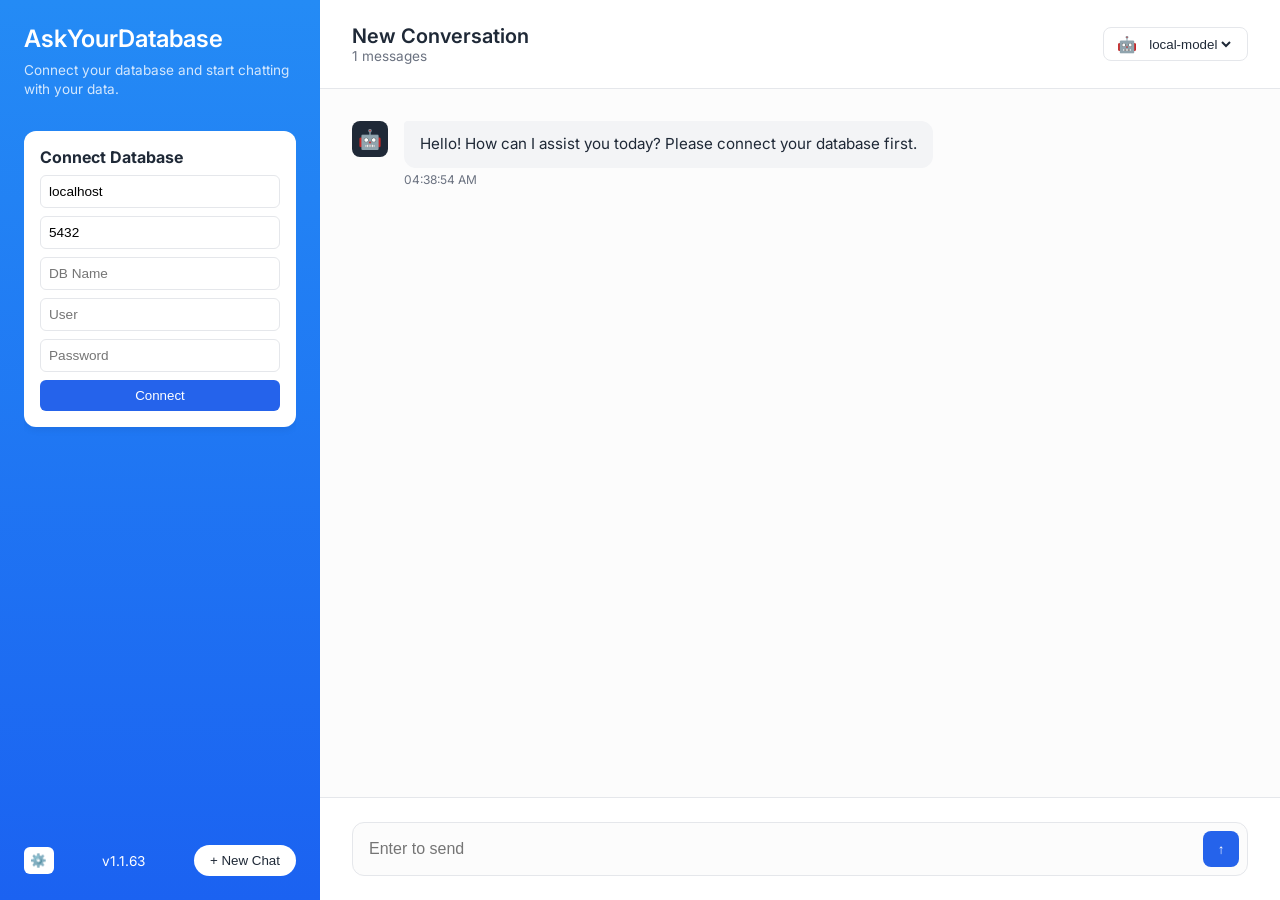
==== static/index.html @ b98f82f4 "Logic Updated" ====
<!DOCTYPE html>
<html lang="en">
<head>
    <meta charset="UTF-8">
    <meta name="viewport" content="width=device-width, initial-scale=1.0">
    <title>AskYourDatabase - NLPQuery</title>
    <link rel="stylesheet" href="style.css">
    <link rel="preconnect" href="https://fonts.googleapis.com">
    <link rel="preconnect" href="https://fonts.gstatic.com" crossorigin>
    <link href="https://fonts.googleapis.com/css2?family=Inter:wght@400;500;600;700&display=swap" rel="stylesheet">
</head>
<body>
    <div class="app-container">
        <!-- Sidebar -->
        <aside class="sidebar">
            <div class="sidebar-header">
                <h1>AskYourDatabase</h1>
                <p>Connect your database and start chatting with your data.</p>
            </div>
            
            <div class="sidebar-content" id="sidebar-db-list">
                <!-- Connect DB Form Card -->
                <div class="sidebar-card form-card">
                    <h3>Connect Database</h3>
                    <div class="db-form">
                        <input type="text" id="db-host" placeholder="Host (localhost)" value="localhost">
                        <input type="number" id="db-port" placeholder="Port" value="5432">
                        <input type="text" id="db-name" placeholder="DB Name">
                        <input type="text" id="db-user" placeholder="User">
                        <input type="password" id="db-password" placeholder="Password">
                        <button id="connect-db-btn" class="primary-btn">Connect <span class="spinner hidden" id="db-spinner"></span></button>
                    </div>
                    <p id="db-error" class="error-text hidden"></p>
                </div>
                
                <!-- Active DB Card -->
                <div class="sidebar-card active-card hidden" id="active-db-card">
                    <h3 id="active-db-title">Connected DB</h3>
                    <p class="db-detail" id="active-db-detail">postgres@localhost</p>
                    <p class="timestamp" id="active-db-time"></p>
                </div>
            </div>

            <div class="sidebar-footer">
                <button class="icon-btn">⚙️</button>
                <span class="version">v1.1.63</span>
                <button class="new-chat-btn" onclick="location.reload()">+ New Chat</button>
            </div>
        </aside>

        <!-- Main Content -->
        <main class="main-content">
            <header class="main-header">
                <div>
                    <h2>New Conversation</h2>
                    <p class="msg-count" id="msg-count">0 messages</p>
                </div>
                <div class="model-selector">
                    <span class="ai-icon">🤖</span>
                    <select id="model-select">
                        <option>local-model</option>
                        <option>gpt-3.5</option>
                        <option>gpt-4o-mini</option>
                    </select>
                </div>
            </header>

            <div class="chat-container" id="chat-container">
                <div class="message bot-message">
                    <div class="avatar bg-dark">🤖</div>
                    <div class="msg-content">
                        <div class="bubble">Hello! How can I assist you today? Please connect your database first.</div>
                        <div class="time" id="init-time"></div>
                    </div>
                </div>
            </div>

            <div class="input-container">
                <div class="input-box">
                    <input type="text" id="question" placeholder="Enter to send" autocomplete="off">
                    <button id="send-btn" class="send-btn">
                        <span id="send-icon">↑</span>
                    </button>
                </div>
            </div>
        </main>
    </div>
    <script src="script.js"></script>
</body>
</html>
---- static/style.css ----
:root {
    --sidebar-bg-image: linear-gradient(180deg, #248bf5 0%, #1b62f1 100%);
    --bg-main: #fcfcfc;
    --border-color: #e5e7eb;
    --text-main: #1f2937;
    --text-muted: #6b7280;
    --primary: #2563eb;
    --card-bg: #ffffff;
    --card-active-bg: #fef08a; /* yellow-200 */
    --msg-bot-bg: #f3f4f6;
    --msg-user-bg: #e5e7eb;
}

* { box-sizing: border-box; margin: 0; padding: 0; }

body {
    font-family: 'Inter', -apple-system, sans-serif;
    background: var(--bg-main);
    color: var(--text-main);
    height: 100vh;
    overflow: hidden;
}

.app-container {
    display: flex;
    height: 100vh;
    width: 100vw;
}

/* Sidebar */
.sidebar {
    width: 320px;
    background: var(--sidebar-bg-image);
    color: white;
    display: flex;
    flex-direction: column;
    padding: 1.5rem;
}

.sidebar-header h1 {
    font-size: 1.5rem;
    font-weight: 600;
    margin-bottom: 0.5rem;
}

.sidebar-header p {
    font-size: 0.85rem;
    color: rgba(255, 255, 255, 0.8);
    margin-bottom: 2rem;
    line-height: 1.4;
}

.sidebar-content {
    flex: 1;
    overflow-y: auto;
    display: flex;
    flex-direction: column;
    gap: 1rem;
}

.sidebar-card {
    background: var(--card-bg);
    color: var(--text-main);
    border-radius: 12px;
    padding: 1rem;
    box-shadow: 0 4px 6px rgba(0, 0, 0, 0.05);
}

.active-card {
    background: var(--card-active-bg);
}

.sidebar-card h3 {
    font-size: 1rem;
    margin-bottom: 0.5rem;
}

.db-detail {
    font-size: 0.8rem;
    color: var(--text-muted);
    margin-bottom: 0.5rem;
    word-break: break-all;
}

.timestamp {
    font-size: 0.75rem;
    color: var(--text-muted);
}

/* DB Form */
.db-form {
    display: flex;
    flex-direction: column;
    gap: 0.5rem;
}

.db-form input {
    width: 100%;
    padding: 0.5rem;
    border: 1px solid var(--border-color);
    border-radius: 6px;
    font-size: 0.85rem;
}

.primary-btn {
    background: var(--primary);
    color: white;
    border: none;
    padding: 0.5rem;
    border-radius: 6px;
    cursor: pointer;
    font-weight: 500;
    display: flex;
    justify-content: center;
    align-items: center;
    gap: 0.5rem;
}

.error-text { color: #dc2626; font-size: 0.8rem; margin-top: 0.5rem; }
.hidden { display: none !important; }

/* Sidebar Footer */
.sidebar-footer {
    display: flex;
    align-items: center;
    justify-content: space-between;
    padding-top: 1rem;
    margin-top: 1rem;
}

.icon-btn {
    background: white;
    border: none;
    border-radius: 6px;
    padding: 0.4rem;
    cursor: pointer;
    color: var(--text-main);
}

.version {
    font-size: 0.85rem;
}

.new-chat-btn {
    background: white;
    color: var(--text-main);
    border: none;
    padding: 0.5rem 1rem;
    border-radius: 20px;
    font-weight: 500;
    cursor: pointer;
}

/* Main Content */
.main-content {
    flex: 1;
    display: flex;
    flex-direction: column;
    background: var(--bg-main);
}

.main-header {
    display: flex;
    justify-content: space-between;
    align-items: center;
    padding: 1.5rem 2rem;
    border-bottom: 1px solid var(--border-color);
    background: white;
}

.main-header h2 {
    font-size: 1.25rem;
    font-weight: 600;
}

.msg-count {
    font-size: 0.85rem;
    color: var(--text-muted);
}

.model-selector {
    display: flex;
    align-items: center;
    gap: 0.5rem;
    background: white;
    border: 1px solid var(--border-color);
    padding: 0.4rem 0.8rem;
    border-radius: 8px;
}

.model-selector select {
    border: none;
    outline: none;
    background: transparent;
    font-weight: 500;
    color: var(--text-main);
}

/* Chat */
.chat-container {
    flex: 1;
    padding: 2rem;
    overflow-y: auto;
    display: flex;
    flex-direction: column;
    gap: 1.5rem;
}

.message {
    display: flex;
    gap: 1rem;
    max-width: 80%;
}

.bot-message {
    align-self: flex-start;
}

.user-message {
    align-self: flex-end;
    flex-direction: row-reverse;
}

.avatar {
    width: 36px;
    height: 36px;
    border-radius: 8px;
    display: flex;
    align-items: center;
    justify-content: center;
    font-size: 1.2rem;
    flex-shrink: 0;
}

.bg-dark { background: #1f2937; color: white; }
.bg-light { background: #f3f4f6; }

.msg-content {
    display: flex;
    flex-direction: column;
    gap: 0.25rem;
}

.user-message .msg-content {
    align-items: flex-end;
}

.bubble {
    padding: 0.75rem 1rem;
    border-radius: 12px;
    font-size: 0.95rem;
    line-height: 1.5;
}

.bot-message .bubble {
    background: var(--msg-bot-bg);
    border-top-left-radius: 4px;
}

.user-message .bubble {
    background: var(--msg-user-bg);
    border-top-right-radius: 4px;
}

.querying-bubble {
    background: #111827;
    color: white;
    padding: 0.75rem 1rem;
    border-radius: 8px;
    font-size: 0.9rem;
    display: flex;
    align-items: center;
    gap: 0.75rem;
    font-family: monospace;
}

.spinner {
    width: 16px;
    height: 16px;
    border: 2px solid rgba(255,255,255,0.3);
    border-radius: 50%;
    border-top-color: white;
    animation: spin 1s linear infinite;
}

.spinner-blue { border-top-color: var(--primary); }

@keyframes spin { 100% { transform: rotate(360deg); } }

.time {
    font-size: 0.75rem;
    color: var(--text-muted);
}

.sql-block {
    margin-top: 0.5rem;
    background: #1e1e1e;
    color: #d4d4d4;
    padding: 1rem;
    border-radius: 8px;
    font-family: monospace;
    font-size: 0.85rem;
    overflow-x: auto;
}

/* Input */
.input-container {
    padding: 1.5rem 2rem;
    background: white;
    border-top: 1px solid var(--border-color);
}

.input-box {
    display: flex;
    align-items: center;
    border: 1px solid var(--border-color);
    border-radius: 12px;
    padding: 0.5rem;
    background: var(--bg-main);
}

.input-box input {
    flex: 1;
    border: none;
    background: transparent;
    padding: 0.5rem;
    font-size: 1rem;
    outline: none;
}

.send-btn {
    background: var(--primary);
    color: white;
    border: none;
    border-radius: 8px;
    width: 36px;
    height: 36px;
    display: flex;
    align-items: center;
    justify-content: center;
    cursor: pointer;
    font-weight: bold;
}
.send-btn:disabled { background: var(--text-muted); cursor: not-allowed; }
.send-btn.cancel { background: #ef4444; }
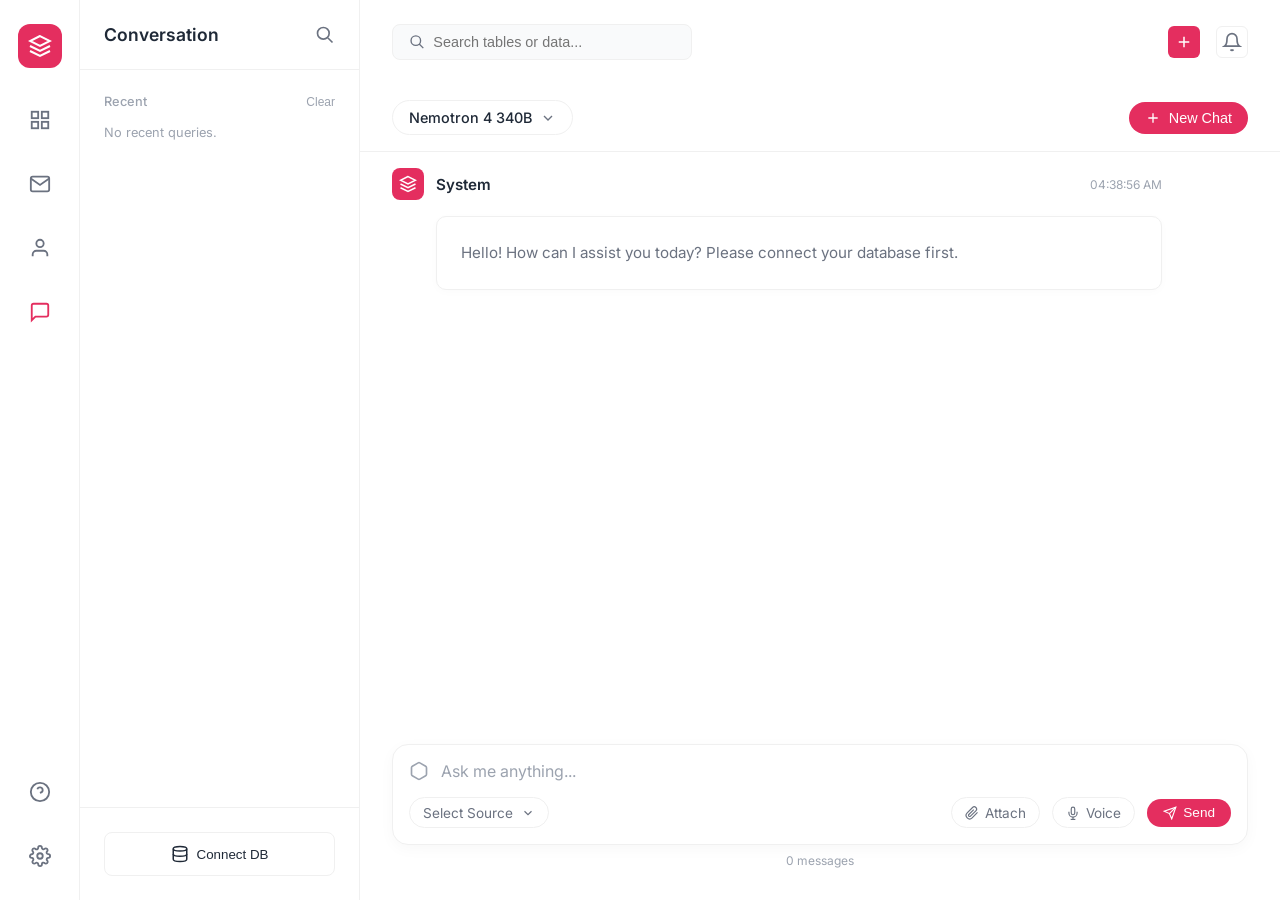
==== commit a31ddc0c: "feat: implement multi-provider LLM factory and scaffold static dashboard UI" ====
--- a/static/index.html
+++ b/static/index.html
@@ -3,88 +3,148 @@
 <head>
     <meta charset="UTF-8">
     <meta name="viewport" content="width=device-width, initial-scale=1.0">
-    <title>AskYourDatabase - NLPQuery</title>
-    <link rel="stylesheet" href="style.css">
+    <title>NexCRM Dashboard - NLPQuery</title>
+    <!-- Add cache-busting to CSS -->
+    <link rel="stylesheet" href="style.css?v=4">
     <link rel="preconnect" href="https://fonts.googleapis.com">
     <link rel="preconnect" href="https://fonts.gstatic.com" crossorigin>
     <link href="https://fonts.googleapis.com/css2?family=Inter:wght@400;500;600;700&display=swap" rel="stylesheet">
 </head>
 <body>
     <div class="app-container">
-        <!-- Sidebar -->
-        <aside class="sidebar">
-            <div class="sidebar-header">
-                <h1>AskYourDatabase</h1>
-                <p>Connect your database and start chatting with your data.</p>
+        <!-- Rail Nav -->
+        <nav class="rail-nav">
+            <div class="logo">
+                <div class="logo-icon">
+                    <svg viewBox="0 0 24 24" fill="none" stroke="currentColor" stroke-width="2"><path d="M12 2L2 7l10 5 10-5-10-5zM2 17l10 5 10-5M2 12l10 5 10-5"/></svg>
+                </div>
+            </div>
+            <div class="nav-icons">
+                <button class="nav-btn"><svg viewBox="0 0 24 24" fill="none" stroke="currentColor" stroke-width="2"><rect x="3" y="3" width="7" height="7"/><rect x="14" y="3" width="7" height="7"/><rect x="14" y="14" width="7" height="7"/><rect x="3" y="14" width="7" height="7"/></svg></button>
+                <button class="nav-btn" onclick="window.location.href='coming-soon.html'"><svg viewBox="0 0 24 24" fill="none" stroke="currentColor" stroke-width="2"><path d="M4 4h16c1.1 0 2 .9 2 2v12c0 1.1-.9 2-2 2H4c-1.1 0-2-.9-2-2V6c0-1.1.9-2 2-2z"/><polyline points="22,6 12,13 2,6"/></svg></button>
+                <button class="nav-btn"><svg viewBox="0 0 24 24" fill="none" stroke="currentColor" stroke-width="2"><circle cx="12" cy="7" r="4"/><path d="M20 21v-2a4 4 0 0 0-4-4H8a4 4 0 0 0-4 4v2"/></svg></button>
+                <button class="nav-btn active"><svg viewBox="0 0 24 24" fill="none" stroke="currentColor" stroke-width="2"><path d="M21 15a2 2 0 0 1-2 2H7l-4 4V5a2 2 0 0 1 2-2h14a2 2 0 0 1 2 2z"/></svg></button>
+            </div>
+            <div class="bottom-icons">
+                <button class="nav-btn"><svg viewBox="0 0 24 24" fill="none" stroke="currentColor" stroke-width="2"><circle cx="12" cy="12" r="10"/><path d="M9.09 9a3 3 0 0 1 5.83 1c0 2-3 3-3 3"/><line x1="12" y1="17" x2="12.01" y2="17"/></svg></button>
+                <!-- <button class="nav-btn"><svg viewBox="0 0 24 24" fill="none" stroke="currentColor" stroke-width="2"><path d="M12 20V10M18 20V4M6 20v-4"/></svg></button>-->
+                <button class="nav-btn"><svg viewBox="0 0 24 24" fill="none" stroke="currentColor" stroke-width="2"><circle cx="12" cy="12" r="3"/><path d="M19.4 15a1.65 1.65 0 0 0 .33 1.82l.06.06a2 2 0 0 1 0 2.83 2 2 0 0 1-2.83 0l-.06-.06a1.65 1.65 0 0 0-1.82-.33 1.65 1.65 0 0 0-1 1.51V21a2 2 0 0 1-2 2 2 2 0 0 1-2-2v-.09A1.65 1.65 0 0 0 9 19.4a1.65 1.65 0 0 0-1.82.33l-.06.06a2 2 0 0 1-2.83 0 2 2 0 0 1 0-2.83l.06-.06a1.65 1.65 0 0 0 .33-1.82 1.65 1.65 0 0 0-1.51-1H3a2 2 0 0 1-2-2 2 2 0 0 1 2-2h.09A1.65 1.65 0 0 0 4.6 9a1.65 1.65 0 0 0-.33-1.82l-.06-.06a2 2 0 0 1 0-2.83 2 2 0 0 1 2.83 0l.06.06a1.65 1.65 0 0 0 1.82.33H9a1.65 1.65 0 0 0 1-1.51V3a2 2 0 0 1 2-2 2 2 0 0 1 2 2v.09a1.65 1.65 0 0 0 1 1.51 1.65 1.65 0 0 0 1.82-.33l.06-.06a2 2 0 0 1 2.83 0 2 2 0 0 1 0 2.83l-.06.06a1.65 1.65 0 0 0-.33 1.82V9a1.65 1.65 0 0 0 1.51 1H21a2 2 0 0 1 2 2 2 2 0 0 1-2 2h-.09a1.65 1.65 0 0 0-1.51 1z"/></svg></button>
+            </div>
+        </nav>
+
+        <!-- History Panel -->
+        <aside class="history-sidebar">
+            <div class="history-header-top">
+                <h2>Conversation</h2>
+                <button class="icon-btn"><svg viewBox="0 0 24 24" fill="none" stroke="currentColor" stroke-width="2"><path d="M21 21l-6-6m2-5a7 7 0 11-14 0 7 7 0 0114 0z"/></svg></button>
             </div>
             
-            <div class="sidebar-content" id="sidebar-db-list">
-                <!-- Connect DB Form Card -->
-                <div class="sidebar-card form-card">
-                    <h3>Connect Database</h3>
-                    <div class="db-form">
-                        <input type="text" id="db-host" placeholder="Host (localhost)" value="localhost">
-                        <input type="number" id="db-port" placeholder="Port" value="5432">
-                        <input type="text" id="db-name" placeholder="DB Name">
-                        <input type="text" id="db-user" placeholder="User">
-                        <input type="password" id="db-password" placeholder="Password">
-                        <button id="connect-db-btn" class="primary-btn">Connect <span class="spinner hidden" id="db-spinner"></span></button>
-                    </div>
-                    <p id="db-error" class="error-text hidden"></p>
+            <div class="history-content">
+                <div class="section-title">
+                    <span>Recent</span>
+                    <button class="clear-btn" onclick="clearHistory()">Clear</button>
                 </div>
-                
-                <!-- Active DB Card -->
-                <div class="sidebar-card active-card hidden" id="active-db-card">
-                    <h3 id="active-db-title">Connected DB</h3>
-                    <p class="db-detail" id="active-db-detail">postgres@localhost</p>
-                    <p class="timestamp" id="active-db-time"></p>
+                <div id="history-list" class="history-list">
+                    <!-- populated by JS -->
                 </div>
             </div>
 
-            <div class="sidebar-footer">
-                <button class="icon-btn">⚙️</button>
-                <span class="version">v1.1.63</span>
-                <button class="new-chat-btn" onclick="location.reload()">+ New Chat</button>
+            <div class="history-footer">
+                <button class="btn-outline" id="open-db-modal-btn">
+                    <svg viewBox="0 0 24 24" fill="none" stroke="currentColor" stroke-width="2"><ellipse cx="12" cy="5" rx="9" ry="3"/><path d="M21 12c0 1.66-4 3-9 3s-9-1.34-9-3"/><path d="M3 5v14c0 1.66 4 3 9 3s9-1.34 9-3V5"/></svg>
+                    <span id="db-status-text">Connect DB</span>
+                </button>
             </div>
         </aside>
 
         <!-- Main Content -->
         <main class="main-content">
-            <header class="main-header">
-                <div>
-                    <h2>New Conversation</h2>
-                    <p class="msg-count" id="msg-count">0 messages</p>
+            <header class="top-bar">
+                <div class="search-container">
+                    <svg viewBox="0 0 24 24" fill="none" stroke="currentColor" stroke-width="2" class="search-icon"><path d="M21 21l-6-6m2-5a7 7 0 11-14 0 7 7 0 0114 0z"/></svg>
+                    <input type="text" placeholder="Search tables or data...">
                 </div>
-                <div class="model-selector">
-                    <span class="ai-icon">🤖</span>
-                    <select id="model-select">
-                        <option>local-model</option>
-                        <option>gpt-3.5</option>
-                        <option>gpt-4o-mini</option>
-                    </select>
+                <div class="top-bar-actions">
+                    <!-- <div class="avatar-small"><img src="https://ui-avatars.com/api/?name=User&background=f3f4f6&color=000" alt="User"></div>-->
+                    <button class="icon-btn btn-plus"><svg viewBox="0 0 24 24" fill="none" stroke="currentColor" stroke-width="2"><path d="M12 5v14M5 12h14"/></svg></button>
+                    <button class="icon-btn btn-bell"><svg viewBox="0 0 24 24" fill="none" stroke="currentColor" stroke-width="2"><path d="M18 8A6 6 0 0 0 6 8c0 7-3 9-3 9h18s-3-2-3-9"/><path d="M13.73 21a2 2 0 0 1-3.46 0"/></svg></button>
                 </div>
             </header>
 
-            <div class="chat-container" id="chat-container">
-                <div class="message bot-message">
-                    <div class="avatar bg-dark">🤖</div>
-                    <div class="msg-content">
-                        <div class="bubble">Hello! How can I assist you today? Please connect your database first.</div>
-                        <div class="time" id="init-time"></div>
+            <div class="chat-wrapper">
+                <div class="chat-subheader">
+                    <div class="custom-dropdown" id="model-dropdown">
+                        <div class="dropdown-selected">
+                            <span id="selected-model-text">Nemotron 4 340B</span>
+                            <svg viewBox="0 0 24 24" fill="none" stroke="currentColor" stroke-width="2" class="chevron"><path d="M6 9l6 6 6-6"/></svg>
+                        </div>
+                        <div class="dropdown-options hidden" id="dropdown-options">
+                            <div class="dropdown-option selected" data-value="nvidia/nemotron-4-340b-instruct">Nemotron 4 340B</div>
+                            <div class="dropdown-option" data-value="nvidia/nemotron-mini-4b-instruct">Nemotron Mini 4B</div>
+                            <div class="dropdown-option" data-value="nvidia/nemotron-3-nano-30b-a3b">Nemotron 3 30B</div>
+                            <div class="dropdown-option" data-value="meta/llama-3.1-70b-instruct">Llama 3.1 70B</div>
+                        </div>
                     </div>
+                    <button class="btn-primary-pill" onclick="location.reload()">
+                        <svg viewBox="0 0 24 24" fill="none" stroke="currentColor" stroke-width="2"><path d="M12 5v14M5 12h14"/></svg>
+                        New Chat
+                    </button>
                 </div>
-            </div>
 
-            <div class="input-container">
-                <div class="input-box">
-                    <input type="text" id="question" placeholder="Enter to send" autocomplete="off">
-                    <button id="send-btn" class="send-btn">
-                        <span id="send-icon">↑</span>
-                    </button>
+                <div class="chat-container" id="chat-container">
+                    <!-- Messages go here -->
+                </div>
+
+                <div class="input-area-wrapper">
+                    <div class="input-box">
+                        <div class="input-top">
+                            <svg viewBox="0 0 24 24" fill="none" stroke="currentColor" stroke-width="2" class="sparkle-icon"><path d="M21 16V8a2 2 0 0 0-1-1.73l-7-4a2 2 0 0 0-2 0l-7 4A2 2 0 0 0 3 8v8a2 2 0 0 0 1 1.73l7 4a2 2 0 0 0 2 0l7-4A2 2 0 0 0 21 16z"/></svg>
+                            <input type="text" id="question" placeholder="Ask me anything..." autocomplete="off">
+                        </div>
+                        <div class="input-bottom">
+                            <div class="left-actions">
+                                <div class="dropdown-pill">
+                                    Select Source 
+                                    <svg viewBox="0 0 24 24" fill="none" stroke="currentColor" stroke-width="2"><path d="M6 9l6 6 6-6"/></svg>
+                                </div>
+                            </div>
+                            <div class="right-actions">
+                                <button class="action-pill"><svg viewBox="0 0 24 24" fill="none" stroke="currentColor" stroke-width="2"><path d="M21.44 11.05l-9.19 9.19a6 6 0 0 1-8.49-8.49l9.19-9.19a4 4 0 0 1 5.66 5.66l-9.2 9.19a2 2 0 0 1-2.83-2.83l8.49-8.48"/></svg> Attach</button>
+                                <button class="action-pill" id="voice-btn"><svg viewBox="0 0 24 24" fill="none" stroke="currentColor" stroke-width="2"><path d="M12 2a3 3 0 0 0-3 3v7a3 3 0 0 0 6 0V5a3 3 0 0 0-3-3z"/><path d="M19 10v2a7 7 0 0 1-14 0v-2"/><line x1="12" y1="19" x2="12" y2="23"/><line x1="8" y1="23" x2="16" y2="23"/></svg> Voice</button>
+                                <button class="btn-primary" id="send-btn">
+                                    <svg viewBox="0 0 24 24" fill="none" stroke="currentColor" stroke-width="2" id="send-icon"><line x1="22" y1="2" x2="11" y2="13"/><polygon points="22 2 15 22 11 13 2 9 22 2"/></svg>
+                                    Send
+                                </button>
+                            </div>
+                        </div>
+                    </div>
+                    <div class="input-footer">
+                        <span id="msg-count">0 messages</span>
+                    </div>
                 </div>
             </div>
         </main>
     </div>
-    <script src="script.js"></script>
+
+    <!-- DB Connect Modal -->
+    <div class="modal-overlay hidden" id="db-modal">
+        <div class="modal-content">
+            <div class="modal-header">
+                <h2>Connect Database</h2>
+                <button class="close-modal" id="close-db-modal">✕</button>
+            </div>
+            <div class="db-form">
+                <input type="text" id="db-host" placeholder="Host (localhost)" value="localhost">
+                <input type="number" id="db-port" placeholder="Port" value="5432">
+                <input type="text" id="db-name" placeholder="DB Name">
+                <input type="text" id="db-user" placeholder="User">
+                <input type="password" id="db-password" placeholder="Password">
+                <button id="connect-db-btn" class="btn-primary w-full">Connect <span class="spinner hidden" id="db-spinner"></span></button>
+                <p id="db-error" class="error-text hidden"></p>
+            </div>
+        </div>
+    </div>
+
+    <script src="script.js?v=4"></script>
 </body>
 </html>
--- a/static/style.css
+++ b/static/style.css
@@ -1,345 +1,710 @@
 :root {
-    --sidebar-bg-image: linear-gradient(180deg, #248bf5 0%, #1b62f1 100%);
-    --bg-main: #fcfcfc;
-    --border-color: #e5e7eb;
+    --brand: #e42e5f;
+    --brand-hover: #d01d4d;
+    --bg-page: #f0f0f4;
+    --bg-panel: #ffffff;
+    --border: #f0f0f0;
     --text-main: #1f2937;
     --text-muted: #6b7280;
-    --primary: #2563eb;
-    --card-bg: #ffffff;
-    --card-active-bg: #fef08a; /* yellow-200 */
-    --msg-bot-bg: #f3f4f6;
-    --msg-user-bg: #e5e7eb;
+    --text-light: #9ca3af;
+    --border-radius-lg: 16px;
+    --border-radius-md: 10px;
 }
 
 * { box-sizing: border-box; margin: 0; padding: 0; }
 
 body {
     font-family: 'Inter', -apple-system, sans-serif;
-    background: var(--bg-main);
+    background: var(--bg-panel);
     color: var(--text-main);
     height: 100vh;
+    display: flex;
+    justify-content: center;
+    align-items: center;
+    padding: 0;
+}
+
+.app-container {
+    display: flex;
+    width: 100vw;
+    height: 100vh;
+    background: var(--bg-panel);
+    border-radius: 0;
+    box-shadow: none;
     overflow: hidden;
 }
 
-.app-container {
-    display: flex;
-    height: 100vh;
-    width: 100vw;
-}
-
-/* Sidebar */
-.sidebar {
-    width: 320px;
-    background: var(--sidebar-bg-image);
+/* ── Rail Nav ── */
+.rail-nav {
+    width: 80px;
+    background: var(--bg-panel);
+    border-right: 1px solid var(--border);
+    display: flex;
+    flex-direction: column;
+    align-items: center;
+    padding: 1.5rem 0;
+    z-index: 10;
+}
+
+.logo-icon {
+    width: 44px;
+    height: 44px;
+    background: var(--brand);
     color: white;
-    display: flex;
-    flex-direction: column;
+    border-radius: 12px;
+    display: flex;
+    align-items: center;
+    justify-content: center;
+    margin-bottom: 2rem;
+}
+
+.logo-icon svg { width: 24px; height: 24px; }
+
+.nav-icons, .bottom-icons {
+    display: flex;
+    flex-direction: column;
+    gap: 1.5rem;
+    align-items: center;
+}
+
+.nav-icons { flex: 1; }
+
+.nav-btn {
+    background: none;
+    border: none;
+    color: var(--text-muted);
+    cursor: pointer;
+    transition: color 0.2s;
+    width: 40px;
+    height: 40px;
+    display: flex;
+    align-items: center;
+    justify-content: center;
+    border-radius: 8px;
+}
+
+.nav-btn:hover { color: var(--brand); background: #fff1f5; }
+.nav-btn.active { color: var(--brand); }
+.nav-btn svg { width: 22px; height: 22px; }
+
+/* ── History Sidebar ── */
+.history-sidebar {
+    width: 280px;
+    background: var(--bg-panel);
+    border-right: 1px solid var(--border);
+    display: flex;
+    flex-direction: column;
+}
+
+.history-header-top {
     padding: 1.5rem;
-}
-
-.sidebar-header h1 {
-    font-size: 1.5rem;
-    font-weight: 600;
-    margin-bottom: 0.5rem;
-}
-
-.sidebar-header p {
-    font-size: 0.85rem;
-    color: rgba(255, 255, 255, 0.8);
-    margin-bottom: 2rem;
-    line-height: 1.4;
-}
-
-.sidebar-content {
+    display: flex;
+    justify-content: space-between;
+    align-items: center;
+    border-bottom: 1px solid var(--border);
+}
+
+.history-header-top h2 { font-size: 1.1rem; font-weight: 600; }
+
+.icon-btn {
+    background: none;
+    border: none;
+    color: var(--text-muted);
+    cursor: pointer;
+    display: flex;
+    align-items: center;
+    justify-content: center;
+}
+.icon-btn svg { width: 20px; height: 20px; }
+
+.history-content {
     flex: 1;
     overflow-y: auto;
-    display: flex;
-    flex-direction: column;
+    padding: 1.5rem;
+}
+
+.section-title {
+    font-size: 0.8rem;
+    color: var(--text-light);
+    font-weight: 500;
+    margin-bottom: 1rem;
+    display: flex;
+    justify-content: space-between;
+    align-items: center;
+}
+
+.clear-btn {
+    background: none;
+    border: none;
+    color: var(--text-light);
+    cursor: pointer;
+    font-size: 0.75rem;
+}
+.clear-btn:hover { color: var(--brand); }
+
+.history-list {
+    display: flex;
+    flex-direction: column;
+    gap: 0.5rem;
+}
+
+.history-item {
+    font-size: 0.9rem;
+    color: var(--text-muted);
+    padding: 0.5rem 0;
+    cursor: pointer;
+    white-space: nowrap;
+    overflow: hidden;
+    text-overflow: ellipsis;
+    transition: color 0.2s;
+}
+.history-item:hover { color: var(--brand); }
+
+.history-footer {
+    padding: 1.5rem;
+    border-top: 1px solid var(--border);
+}
+
+.btn-outline {
+    width: 100%;
+    background: transparent;
+    border: 1px solid var(--border);
+    border-radius: 8px;
+    padding: 0.75rem;
+    color: var(--text-main);
+    font-weight: 500;
+    display: flex;
+    align-items: center;
+    justify-content: center;
+    gap: 0.5rem;
+    cursor: pointer;
+    transition: all 0.2s;
+}
+.btn-outline:hover { border-color: var(--brand); color: var(--brand); }
+.btn-outline svg { width: 18px; height: 18px; }
+
+/* ── Main Content ── */
+.main-content {
+    flex: 1;
+    display: flex;
+    flex-direction: column;
+    background: var(--bg-panel);
+    position: relative;
+}
+
+/* Top Bar */
+.top-bar {
+    padding: 1.5rem 2rem;
+    display: flex;
+    justify-content: space-between;
+    align-items: center;
+}
+
+.search-container {
+    display: flex;
+    align-items: center;
+    background: #f9fafb;
+    border: 1px solid var(--border);
+    border-radius: 8px;
+    padding: 0.5rem 1rem;
+    width: 300px;
+    gap: 0.5rem;
+}
+.search-container .search-icon { width: 18px; height: 18px; color: var(--text-muted); }
+.search-container input {
+    border: none;
+    background: transparent;
+    outline: none;
+    font-size: 0.9rem;
+    width: 100%;
+    color: var(--text-main);
+}
+
+.top-bar-actions {
+    display: flex;
+    align-items: center;
     gap: 1rem;
 }
 
-.sidebar-card {
-    background: var(--card-bg);
+.avatar-small {
+    width: 32px;
+    height: 32px;
+    border-radius: 50%;
+    overflow: hidden;
+}
+.avatar-small img { width: 100%; height: 100%; object-fit: cover; }
+
+.btn-plus {
+    background: var(--brand);
+    color: white;
+    border-radius: 6px;
+    width: 32px;
+    height: 32px;
+}
+.btn-plus svg { width: 18px; height: 18px; }
+
+.btn-bell {
+    width: 32px;
+    height: 32px;
+    border: 1px solid var(--border);
+    border-radius: 6px;
+}
+
+/* Chat Subheader */
+.chat-subheader {
+    display: flex;
+    justify-content: space-between;
+    align-items: center;
+    padding: 0 2rem 1rem 2rem;
+    border-bottom: 1px solid var(--border);
+}
+
+/* Custom Dropdown */
+.custom-dropdown {
+    position: relative;
+    font-size: 0.9rem;
+    font-weight: 500;
+    user-select: none;
+}
+.dropdown-selected {
+    display: flex;
+    align-items: center;
+    gap: 0.5rem;
+    border: 1px solid var(--border);
+    padding: 0.5rem 1rem;
+    border-radius: 20px;
+    cursor: pointer;
+    background: white;
+    transition: all 0.2s;
+}
+.dropdown-selected:hover { border-color: #d1d5db; }
+.dropdown-selected .chevron { width: 16px; height: 16px; color: var(--text-muted); }
+.dropdown-options {
+    position: absolute;
+    top: calc(100% + 5px);
+    right: 0;
+    background: white;
+    border: 1px solid var(--border);
+    border-radius: 8px;
+    box-shadow: 0 4px 15px rgba(0,0,0,0.1);
+    min-width: 200px;
+    z-index: 50;
+    overflow: hidden;
+}
+.dropdown-option {
+    padding: 0.75rem 1rem;
+    cursor: pointer;
     color: var(--text-main);
-    border-radius: 12px;
-    padding: 1rem;
-    box-shadow: 0 4px 6px rgba(0, 0, 0, 0.05);
-}
-
-.active-card {
-    background: var(--card-active-bg);
-}
-
-.sidebar-card h3 {
-    font-size: 1rem;
-    margin-bottom: 0.5rem;
-}
-
-.db-detail {
-    font-size: 0.8rem;
-    color: var(--text-muted);
-    margin-bottom: 0.5rem;
-    word-break: break-all;
-}
-
-.timestamp {
-    font-size: 0.75rem;
-    color: var(--text-muted);
-}
-
-/* DB Form */
-.db-form {
-    display: flex;
-    flex-direction: column;
-    gap: 0.5rem;
-}
-
-.db-form input {
-    width: 100%;
-    padding: 0.5rem;
-    border: 1px solid var(--border-color);
-    border-radius: 6px;
-    font-size: 0.85rem;
-}
-
-.primary-btn {
-    background: var(--primary);
+    transition: background 0.15s;
+}
+.dropdown-option:hover { background: #f9fafb; color: var(--brand); }
+.dropdown-option.selected { background: #fff1f5; color: var(--brand); font-weight: 600; }
+
+.btn-primary-pill {
+    background: var(--brand);
     color: white;
-    border: none;
-    padding: 0.5rem;
-    border-radius: 6px;
-    cursor: pointer;
-    font-weight: 500;
-    display: flex;
-    justify-content: center;
-    align-items: center;
-    gap: 0.5rem;
-}
-
-.error-text { color: #dc2626; font-size: 0.8rem; margin-top: 0.5rem; }
-.hidden { display: none !important; }
-
-/* Sidebar Footer */
-.sidebar-footer {
-    display: flex;
-    align-items: center;
-    justify-content: space-between;
-    padding-top: 1rem;
-    margin-top: 1rem;
-}
-
-.icon-btn {
-    background: white;
-    border: none;
-    border-radius: 6px;
-    padding: 0.4rem;
-    cursor: pointer;
-    color: var(--text-main);
-}
-
-.version {
-    font-size: 0.85rem;
-}
-
-.new-chat-btn {
-    background: white;
-    color: var(--text-main);
     border: none;
     padding: 0.5rem 1rem;
     border-radius: 20px;
     font-weight: 500;
-    cursor: pointer;
-}
-
-/* Main Content */
-.main-content {
+    font-size: 0.9rem;
+    display: flex;
+    align-items: center;
+    gap: 0.5rem;
+    cursor: pointer;
+}
+.btn-primary-pill svg { width: 16px; height: 16px; }
+
+/* Chat Wrapper */
+.chat-wrapper {
     flex: 1;
     display: flex;
     flex-direction: column;
-    background: var(--bg-main);
-}
-
-.main-header {
-    display: flex;
-    justify-content: space-between;
-    align-items: center;
-    padding: 1.5rem 2rem;
-    border-bottom: 1px solid var(--border-color);
-    background: white;
-}
-
-.main-header h2 {
-    font-size: 1.25rem;
-    font-weight: 600;
-}
-
-.msg-count {
-    font-size: 0.85rem;
-    color: var(--text-muted);
-}
-
-.model-selector {
-    display: flex;
-    align-items: center;
-    gap: 0.5rem;
-    background: white;
-    border: 1px solid var(--border-color);
-    padding: 0.4rem 0.8rem;
-    border-radius: 8px;
-}
-
-.model-selector select {
-    border: none;
-    outline: none;
-    background: transparent;
-    font-weight: 500;
-    color: var(--text-main);
-}
-
-/* Chat */
+    position: relative;
+    padding: 1rem 0;
+    height: calc(100% - 80px);
+}
+
+/* Chat Container */
 .chat-container {
     flex: 1;
-    padding: 2rem;
     overflow-y: auto;
-    display: flex;
-    flex-direction: column;
-    gap: 1.5rem;
-}
-
+    padding: 1rem 2rem 2rem 2rem;
+    display: flex;
+    flex-direction: column;
+    gap: 2rem;
+}
+
+/* Messages */
 .message {
     display: flex;
-    gap: 1rem;
-    max-width: 80%;
-}
-
-.bot-message {
-    align-self: flex-start;
-}
-
-.user-message {
-    align-self: flex-end;
-    flex-direction: row-reverse;
+    flex-direction: column;
+    gap: 0.5rem;
+    max-width: 90%;
+}
+
+.msg-header {
+    display: flex;
+    align-items: center;
+    gap: 0.75rem;
 }
 
 .avatar {
-    width: 36px;
-    height: 36px;
-    border-radius: 8px;
+    width: 32px;
+    height: 32px;
+    border-radius: 50%;
     display: flex;
     align-items: center;
     justify-content: center;
-    font-size: 1.2rem;
-    flex-shrink: 0;
-}
-
-.bg-dark { background: #1f2937; color: white; }
-.bg-light { background: #f3f4f6; }
-
-.msg-content {
-    display: flex;
-    flex-direction: column;
-    gap: 0.25rem;
-}
-
-.user-message .msg-content {
-    align-items: flex-end;
-}
-
-.bubble {
-    padding: 0.75rem 1rem;
-    border-radius: 12px;
+}
+
+.user-avatar { background: var(--brand); }
+.bot-avatar { background: var(--brand); color: white; border-radius: 8px; }
+.bot-avatar svg { width: 18px; height: 18px; }
+
+.sender-name {
+    font-weight: 600;
     font-size: 0.95rem;
-    line-height: 1.5;
-}
-
-.bot-message .bubble {
-    background: var(--msg-bot-bg);
-    border-top-left-radius: 4px;
-}
-
-.user-message .bubble {
-    background: var(--msg-user-bg);
-    border-top-right-radius: 4px;
+}
+
+.msg-time {
+    font-size: 0.75rem;
+    color: var(--text-light);
+    margin-left: auto;
+}
+
+.msg-body {
+    padding-left: calc(32px + 0.75rem); /* align with text */
+    font-size: 0.95rem;
+    line-height: 1.6;
+    color: var(--text-muted);
+}
+
+.bot-body {
+    background: white;
+    border: 1px solid var(--border);
+    padding: 1.5rem;
+    border-radius: var(--border-radius-md);
+    margin-top: 0.5rem;
+    margin-left: calc(32px + 0.75rem);
+    box-shadow: 0 2px 10px rgba(0,0,0,0.02);
 }
 
 .querying-bubble {
-    background: #111827;
-    color: white;
-    padding: 0.75rem 1rem;
-    border-radius: 8px;
-    font-size: 0.9rem;
-    display: flex;
-    align-items: center;
-    gap: 0.75rem;
-    font-family: monospace;
+    display: flex;
+    align-items: center;
+    gap: 0.5rem;
+    color: var(--brand);
+    font-weight: 500;
 }
 
 .spinner {
     width: 16px;
     height: 16px;
-    border: 2px solid rgba(255,255,255,0.3);
+    border: 2px solid rgba(228, 46, 95, 0.2);
     border-radius: 50%;
-    border-top-color: white;
+    border-top-color: var(--brand);
     animation: spin 1s linear infinite;
 }
 
-.spinner-blue { border-top-color: var(--primary); }
-
 @keyframes spin { 100% { transform: rotate(360deg); } }
 
-.time {
-    font-size: 0.75rem;
-    color: var(--text-muted);
-}
-
+/* Typing Indicator */
+.typing-indicator {
+    display: flex;
+    align-items: center;
+    gap: 0.3rem;
+}
+.typing-dot {
+    width: 6px;
+    height: 6px;
+    background: var(--brand);
+    border-radius: 50%;
+    animation: typingBounce 1.4s infinite ease-in-out both;
+}
+.typing-dot:nth-child(1) { animation-delay: -0.32s; }
+.typing-dot:nth-child(2) { animation-delay: -0.16s; }
+@keyframes typingBounce {
+    0%, 80%, 100% { transform: scale(0); opacity: 0.4; }
+    40% { transform: scale(1); opacity: 1; }
+}
+
+/* SQL Block */
+.sql-container {
+    position: relative;
+    margin-top: 1rem;
+    margin-bottom: 1rem;
+}
 .sql-block {
-    margin-top: 0.5rem;
-    background: #1e1e1e;
-    color: #d4d4d4;
+    background: #f8fafc;
+    border: 1px solid #e2e8f0;
+    color: #334155;
     padding: 1rem;
     border-radius: 8px;
     font-family: monospace;
     font-size: 0.85rem;
     overflow-x: auto;
-}
-
-/* Input */
-.input-container {
-    padding: 1.5rem 2rem;
+    white-space: pre-wrap;
+}
+.copy-btn {
+    position: absolute;
+    top: 0.5rem;
+    right: 0.5rem;
     background: white;
-    border-top: 1px solid var(--border-color);
+    border: 1px solid var(--border);
+    color: var(--text-main);
+    cursor: pointer;
+    padding: 0.3rem 0.5rem;
+    border-radius: 4px;
+    font-size: 0.8rem;
+    box-shadow: 0 1px 3px rgba(0,0,0,0.1);
+    transition: all 0.2s ease;
+}
+.copy-btn.copied {
+    background: var(--brand);
+    color: white;
+    border-color: var(--brand);
+}
+
+/* Explanation Block */
+.explanation-block {
+    margin-top: 1rem;
+}
+.explanation-label {
+    font-size: 0.85rem;
+    font-weight: 600;
+    color: var(--text-main);
+    margin-bottom: 0.25rem;
+}
+.explanation-text {
+    font-size: 0.9rem;
+}
+
+/* Follow-up Chips */
+.followup-block {
+    margin-top: 1.5rem;
+    padding-top: 1rem;
+    border-top: 1px solid var(--border);
+}
+.followup-label {
+    font-size: 0.8rem;
+    font-weight: 500;
+    color: var(--text-light);
+    margin-bottom: 0.5rem;
+}
+.followup-chips {
+    display: flex;
+    flex-wrap: wrap;
+    gap: 0.5rem;
+}
+.followup-chip {
+    background: white;
+    border: 1px solid var(--border);
+    color: var(--text-muted);
+    border-radius: 20px;
+    padding: 0.4rem 0.8rem;
+    font-size: 0.8rem;
+    cursor: pointer;
+    transition: all 0.2s;
+}
+.followup-chip:hover {
+    border-color: var(--brand);
+    color: var(--brand);
+}
+
+/* ── Input Area ── */
+.input-area-wrapper {
+    padding: 0 2rem;
+    margin-bottom: 1rem;
 }
 
 .input-box {
-    display: flex;
-    align-items: center;
-    border: 1px solid var(--border-color);
-    border-radius: 12px;
-    padding: 0.5rem;
-    background: var(--bg-main);
-}
-
-.input-box input {
+    background: white;
+    border: 1px solid var(--border);
+    border-radius: var(--border-radius-lg);
+    padding: 1rem;
+    box-shadow: 0 4px 15px rgba(0,0,0,0.03);
+}
+
+.input-top {
+    display: flex;
+    align-items: center;
+    gap: 0.75rem;
+    margin-bottom: 1rem;
+}
+
+.sparkle-icon {
+    width: 20px;
+    height: 20px;
+    color: var(--text-light);
+}
+
+.input-top input {
     flex: 1;
     border: none;
+    outline: none;
+    font-size: 1rem;
+    font-family: inherit;
+    color: var(--text-main);
+}
+.input-top input::placeholder { color: var(--text-light); }
+
+.input-bottom {
+    display: flex;
+    justify-content: space-between;
+    align-items: center;
+}
+
+.dropdown-pill {
+    display: flex;
+    align-items: center;
+    gap: 0.5rem;
+    border: 1px solid var(--border);
+    padding: 0.4rem 0.8rem;
+    border-radius: 20px;
+    font-size: 0.85rem;
+    color: var(--text-muted);
+    cursor: pointer;
+}
+.dropdown-pill svg { width: 14px; height: 14px; }
+
+.right-actions {
+    display: flex;
+    align-items: center;
+    gap: 0.75rem;
+}
+
+.action-pill {
+    display: flex;
+    align-items: center;
+    gap: 0.4rem;
     background: transparent;
-    padding: 0.5rem;
-    font-size: 1rem;
-    outline: none;
-}
-
-.send-btn {
-    background: var(--primary);
+    border: 1px solid var(--border);
+    padding: 0.4rem 0.8rem;
+    border-radius: 20px;
+    font-size: 0.85rem;
+    color: var(--text-muted);
+    cursor: pointer;
+    font-family: inherit;
+}
+.action-pill svg { width: 14px; height: 14px; }
+
+.btn-primary {
+    background: var(--brand);
     color: white;
     border: none;
+    padding: 0.4rem 1rem;
+    border-radius: 20px;
+    font-size: 0.85rem;
+    font-weight: 500;
+    display: flex;
+    align-items: center;
+    gap: 0.4rem;
+    cursor: pointer;
+    transition: background 0.2s;
+}
+.btn-primary:hover { background: var(--brand-hover); }
+.btn-primary:disabled { opacity: 0.5; cursor: not-allowed; }
+.btn-primary svg { width: 14px; height: 14px; }
+.btn-primary.cancel { background: #ef4444; }
+
+.input-footer {
+    display: flex;
+    justify-content: center;
+    margin-top: 0.5rem;
+}
+.input-footer span {
+    font-size: 0.75rem;
+    color: var(--text-light);
+}
+
+/* ── Modal ── */
+.modal-overlay {
+    position: fixed;
+    top: 0; left: 0; right: 0; bottom: 0;
+    background: rgba(0,0,0,0.4);
+    display: flex;
+    align-items: center;
+    justify-content: center;
+    z-index: 100;
+    backdrop-filter: blur(2px);
+}
+
+.modal-content {
+    background: white;
+    width: 400px;
+    border-radius: var(--border-radius-lg);
+    padding: 2rem;
+    box-shadow: 0 20px 40px rgba(0,0,0,0.1);
+}
+
+.modal-header {
+    display: flex;
+    justify-content: space-between;
+    align-items: center;
+    margin-bottom: 1.5rem;
+}
+
+.modal-header h2 { font-size: 1.25rem; font-weight: 600; }
+
+.close-modal {
+    background: none;
+    border: none;
+    font-size: 1.25rem;
+    cursor: pointer;
+    color: var(--text-muted);
+}
+
+.db-form {
+    display: flex;
+    flex-direction: column;
+    gap: 0.75rem;
+}
+
+.db-form input {
+    width: 100%;
+    padding: 0.75rem 1rem;
+    border: 1px solid var(--border);
     border-radius: 8px;
-    width: 36px;
-    height: 36px;
-    display: flex;
-    align-items: center;
-    justify-content: center;
-    cursor: pointer;
-    font-weight: bold;
-}
-.send-btn:disabled { background: var(--text-muted); cursor: not-allowed; }
-.send-btn.cancel { background: #ef4444; }
+    font-size: 0.95rem;
+    font-family: inherit;
+    outline: none;
+}
+.db-form input:focus { border-color: var(--brand); }
+
+.w-full { width: 100%; justify-content: center; padding: 0.75rem; margin-top: 0.5rem; }
+
+.error-text { color: #ef4444; font-size: 0.85rem; text-align: center; }
+.hidden { display: none !important; }
+
+/* ── Toast Notifications ── */
+.toast-container {
+    position: fixed;
+    bottom: 20px;
+    right: 20px;
+    display: flex;
+    flex-direction: column;
+    gap: 10px;
+    z-index: 9999;
+}
+.toast {
+    background: #ef4444;
+    color: white;
+    padding: 1rem 1.5rem;
+    border-radius: 8px;
+    box-shadow: 0 4px 12px rgba(239, 68, 68, 0.3);
+    font-size: 0.95rem;
+    font-weight: 500;
+    display: flex;
+    align-items: center;
+    gap: 0.75rem;
+    transform: translateX(120%);
+    transition: transform 0.3s cubic-bezier(0.175, 0.885, 0.32, 1.275);
+}
+.toast.success {
+    background: #10b981;
+    box-shadow: 0 4px 12px rgba(16, 185, 129, 0.3);
+}
+.toast.show {
+    transform: translateX(0);
+}
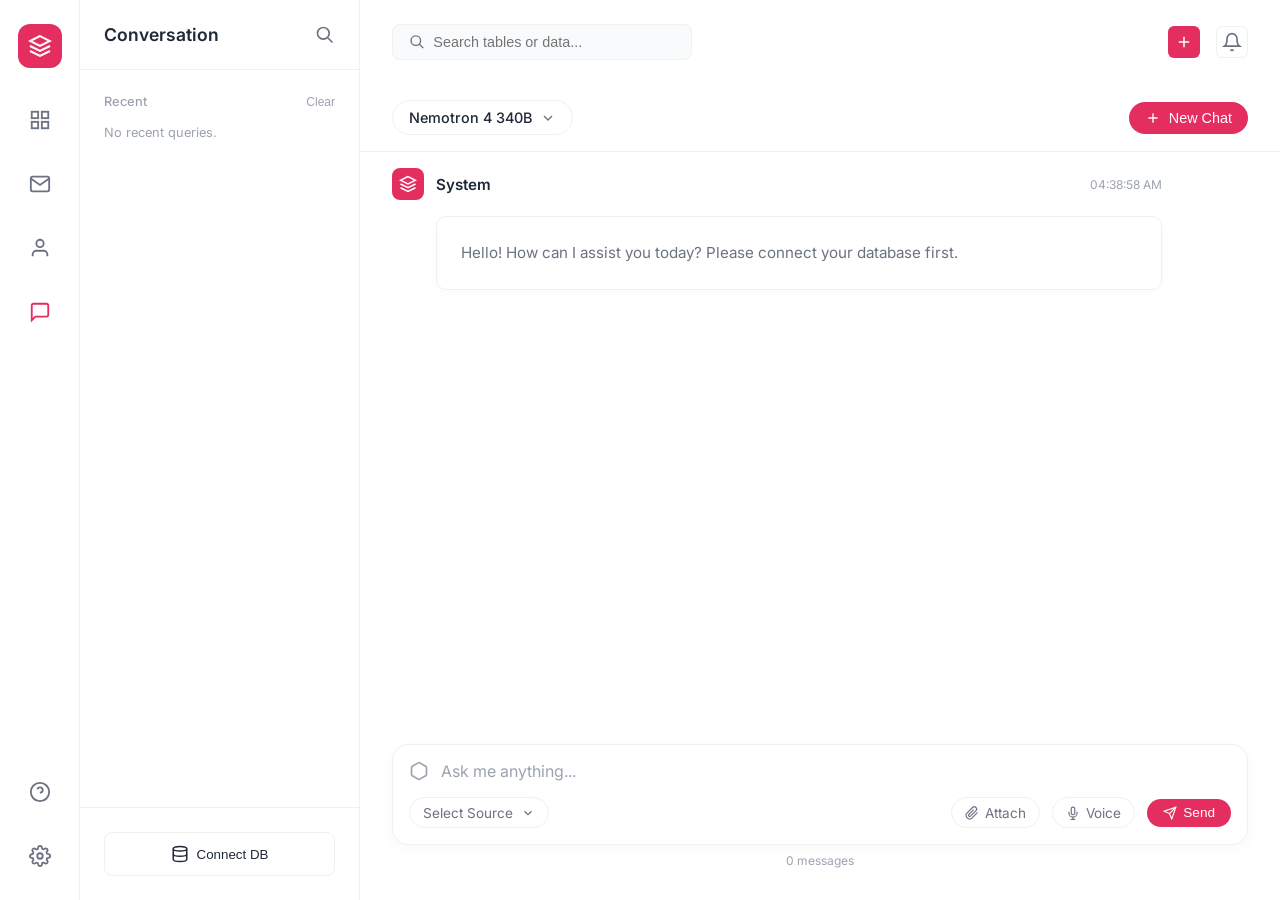
==== commit 4896f36a: "Add foreign key metadata support and multi-database connector architecture" ====
--- a/static/index.html
+++ b/static/index.html
@@ -127,23 +127,40 @@
     </div>
 
     <!-- DB Connect Modal -->
-    <div class="modal-overlay hidden" id="db-modal">
-        <div class="modal-content">
-            <div class="modal-header">
-                <h2>Connect Database</h2>
-                <button class="close-modal" id="close-db-modal">✕</button>
-            </div>
-            <div class="db-form">
-                <input type="text" id="db-host" placeholder="Host (localhost)" value="localhost">
-                <input type="number" id="db-port" placeholder="Port" value="5432">
-                <input type="text" id="db-name" placeholder="DB Name">
-                <input type="text" id="db-user" placeholder="User">
-                <input type="password" id="db-password" placeholder="Password">
-                <button id="connect-db-btn" class="btn-primary w-full">Connect <span class="spinner hidden" id="db-spinner"></span></button>
-                <p id="db-error" class="error-text hidden"></p>
-            </div>
+<div class="modal-overlay hidden" id="db-modal">
+
+    <div class="modal-content">
+
+        <div class="modal-header">
+            <h2>Connect Database</h2>
+            <button id="close-db-modal">&times;</button>
         </div>
+
+        <div class="db-form">
+
+            <select id="db-engine">
+                <option value="postgres">PostgreSQL</option>
+                <option value="oracle">Oracle</option>
+            </select>
+
+            <input type="text" id="db-host" placeholder="Host (localhost)" value="localhost">
+            <input type="number" id="db-port" placeholder="Port" value="5432">
+            <input type="text" id="db-name" placeholder="Database Name">
+            <input type="text" id="db-user" placeholder="Username">
+            <input type="password" id="db-password" placeholder="Password">
+
+            <button id="connect-db-btn" class="btn-primary w-full">
+                Connect
+                <span class="spinner hidden" id="db-spinner"></span>
+            </button>
+
+            <p id="db-error" class="error-text hidden"></p>
+
+        </div>
+
     </div>
+
+</div>
 
     <script src="script.js?v=4"></script>
 </body>
